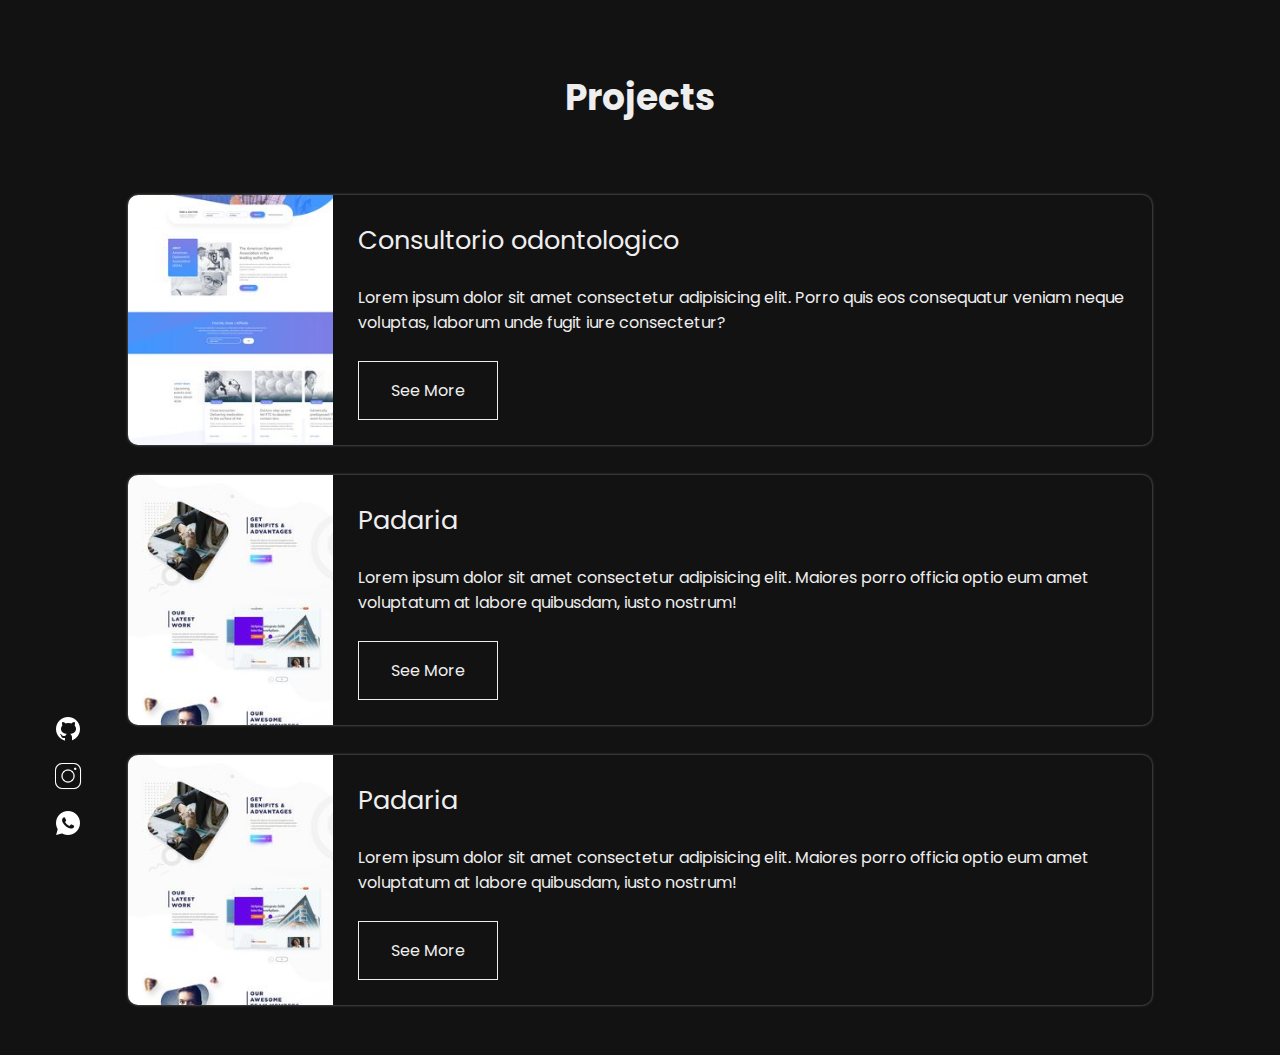
==== projects/index.html @ f2c25c14 "Update website" ====
<!DOCTYPE html>
<html lang="en">
<head>
    <meta charset="UTF-8">
    <meta name="viewport" content="width=device-width, initial-scale=1.0">
    <title>Projetos | Raphael Medeiros</title>
    <link rel="stylesheet" href="styles.css">
    <link rel="shortcut icon" href="../assets/logo icon.png" type="image/x-icon">
</head>
<body>
    <h1 class="title">Projects</h1>

    <section class="projects">
        <div class="iten">
            <img src="../assets/site1.jpg"  alt="">
            <div class="infos">
                <div class="itenName">Consultorio odontologico </div>
                <div>Lorem ipsum dolor sit amet consectetur adipisicing elit. Porro quis eos consequatur veniam neque voluptas, laborum unde fugit iure consectetur?</div>
                <a href="https://github.com/raphaeldev01">See More</a>
            </div>
        </div>
        <div class="iten">
            <img src="../assets/site2.jpg"  alt="">
            <div class="infos">
                <div class="itenName">Padaria  </div>
                <div>Lorem ipsum dolor sit amet consectetur adipisicing elit. Maiores porro officia optio eum amet voluptatum at labore quibusdam, iusto nostrum!</div>
                <a  href="https://github.com/raphaeldev01">See More</a>
            </div>
        </div>
        <div class="iten">
            <img src="../assets/site2.jpg"  alt="">
            <div class="infos">
                <div class="itenName">Padaria  </div>
                <div>Lorem ipsum dolor sit amet consectetur adipisicing elit. Maiores porro officia optio eum amet voluptatum at labore quibusdam, iusto nostrum!</div>
                <a href="https://github.com/raphaeldev01">See More</a>
            </div>
        </div>
        
    </section>

    <div class="socialmedias">
        <a href="https://github.com/raphaeldev01">
            <img src="../assets/logo-git.png" alt="">
        </a>
        <a href="https://www.instagram.com/_rmedeirosf/">
            <img src="../assets/logo-insta.png" alt="">
        </a>
        <a href="https://wa.me/5517981885301">
            <img src="../assets/logo-wpp.png" alt="">
        </a>
    </div>
</body>
</html>
---- projects/styles.css ----
@import url('https://fonts.googleapis.com/css2?family=Poppins:ital,wght@0,100;0,200;0,300;0,400;0,500;0,600;0,700;0,800;0,900;1,100;1,200;1,300;1,400;1,500;1,600;1,700;1,800;1,900&display=swap');

*{
    padding: 0;
    margin: 0;
    box-sizing: border-box;
}

html {
    scroll-behavior: smooth;
}

body {
    background-color: #121212;
    color: #eee;
    font-family: Poppins, sans-serif;
}

.title {
    text-align: center;
    font-size: 36px;
    margin: 70px;
}

/* Projects */

.projects {
    max-width: 1024px;
    width: 80%;
    margin: auto;
    display: flex;
    flex-direction: column;
    gap: 30px;
    margin-bottom: 50px;
}

.iten {
    width: 100%;
    height: 250px;
    display: flex;
    overflow: hidden;
    align-items: center;
    gap: 25px;
    box-shadow: 0px 0px  3px #eeeeee77;
    border-radius: 10px;
}

.iten img {
    min-width: 20%;
    width: 20%;


}

.itenName {
    font-size: 1.6rem;
} 

.iten a {
    border: 1px solid #eee;
    padding: 1rem 2rem;
    color: #eee;
    width: fit-content;
    text-decoration: none;
    transition: all .2s;
    /* align-self: center; */
}

.iten a:hover {
    color: #121212;
    background-color: #eee;
}

.iten .infos {
    display: flex;
    flex-direction: column;
    justify-content: space-evenly;
    height: 250px;
}

/* SOCIAL MEDIAS */

.socialmedias {
    z-index: 99;
    position: fixed;
    bottom: 50px;
    left: 3rem;
    display: flex;
    flex-direction: column;
}

.socialmedias a {
    text-decoration: none;
    transition: all .2s;
}

.socialmedias img {
    width: 30px;
    margin: 5px;
}

.socialmedias a:hover {
    transform: scale(1.1);
}


@media (max-width: 700px){
    .iten {
        flex-direction: column;
        height: auto ;
        max-width: 70%;
        margin: auto;
    }
    .iten img {
        width: 100%;
        height: 200px;
        
    }
    .iten .infos {
        align-items: center;
        padding: 10px;
        gap: 10px;
        height: max-content;
        height: auto;
    }
}
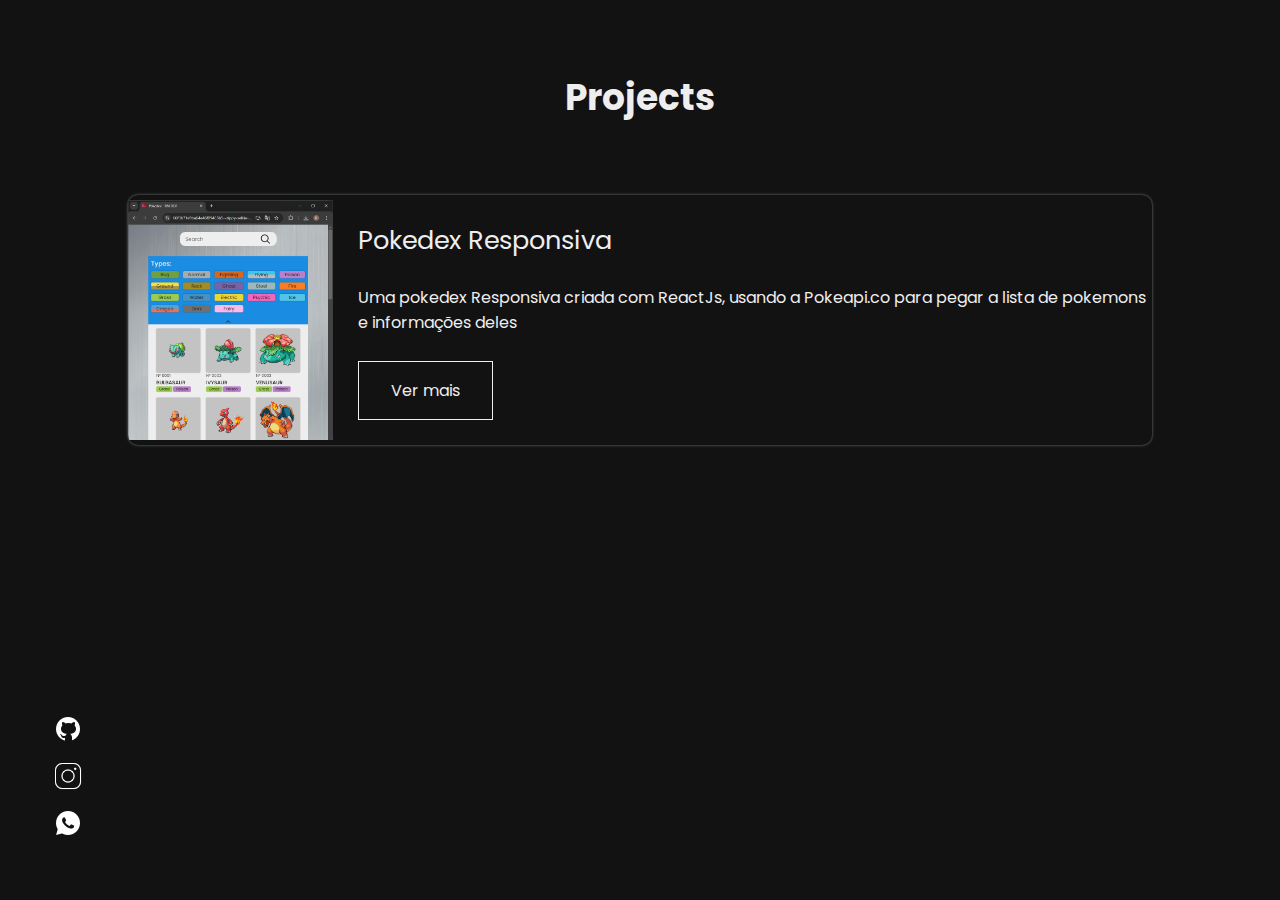
==== commit 65ddac9f: "Change styles" ====
--- a/projects/index.html
+++ b/projects/index.html
@@ -1,5 +1,6 @@
 <!DOCTYPE html>
 <html lang="en">
+
 <head>
     <meta charset="UTF-8">
     <meta name="viewport" content="width=device-width, initial-scale=1.0">
@@ -7,35 +8,22 @@
     <link rel="stylesheet" href="styles.css">
     <link rel="shortcut icon" href="../assets/logo icon.png" type="image/x-icon">
 </head>
+
 <body>
     <h1 class="title">Projects</h1>
 
     <section class="projects">
         <div class="iten">
-            <img src="../assets/site1.jpg"  alt="">
+            <img src="../assets/pokedex2.png" alt="">
             <div class="infos">
-                <div class="itenName">Consultorio odontologico </div>
-                <div>Lorem ipsum dolor sit amet consectetur adipisicing elit. Porro quis eos consequatur veniam neque voluptas, laborum unde fugit iure consectetur?</div>
-                <a href="https://github.com/raphaeldev01">See More</a>
+                <div class="itenName">Pokedex Responsiva</div>
+                <div>Uma pokedex Responsiva criada com ReactJs, usando a Pokeapi.co para pegar a lista de pokemons e
+                    informações deles </div>
+                <a href="https://github.com/raphaeldev01/Pokedex">Ver mais</a>
             </div>
         </div>
-        <div class="iten">
-            <img src="../assets/site2.jpg"  alt="">
-            <div class="infos">
-                <div class="itenName">Padaria  </div>
-                <div>Lorem ipsum dolor sit amet consectetur adipisicing elit. Maiores porro officia optio eum amet voluptatum at labore quibusdam, iusto nostrum!</div>
-                <a  href="https://github.com/raphaeldev01">See More</a>
-            </div>
         </div>
-        <div class="iten">
-            <img src="../assets/site2.jpg"  alt="">
-            <div class="infos">
-                <div class="itenName">Padaria  </div>
-                <div>Lorem ipsum dolor sit amet consectetur adipisicing elit. Maiores porro officia optio eum amet voluptatum at labore quibusdam, iusto nostrum!</div>
-                <a href="https://github.com/raphaeldev01">See More</a>
-            </div>
-        </div>
-        
+
     </section>
 
     <div class="socialmedias">
@@ -50,4 +38,5 @@
         </a>
     </div>
 </body>
+
 </html>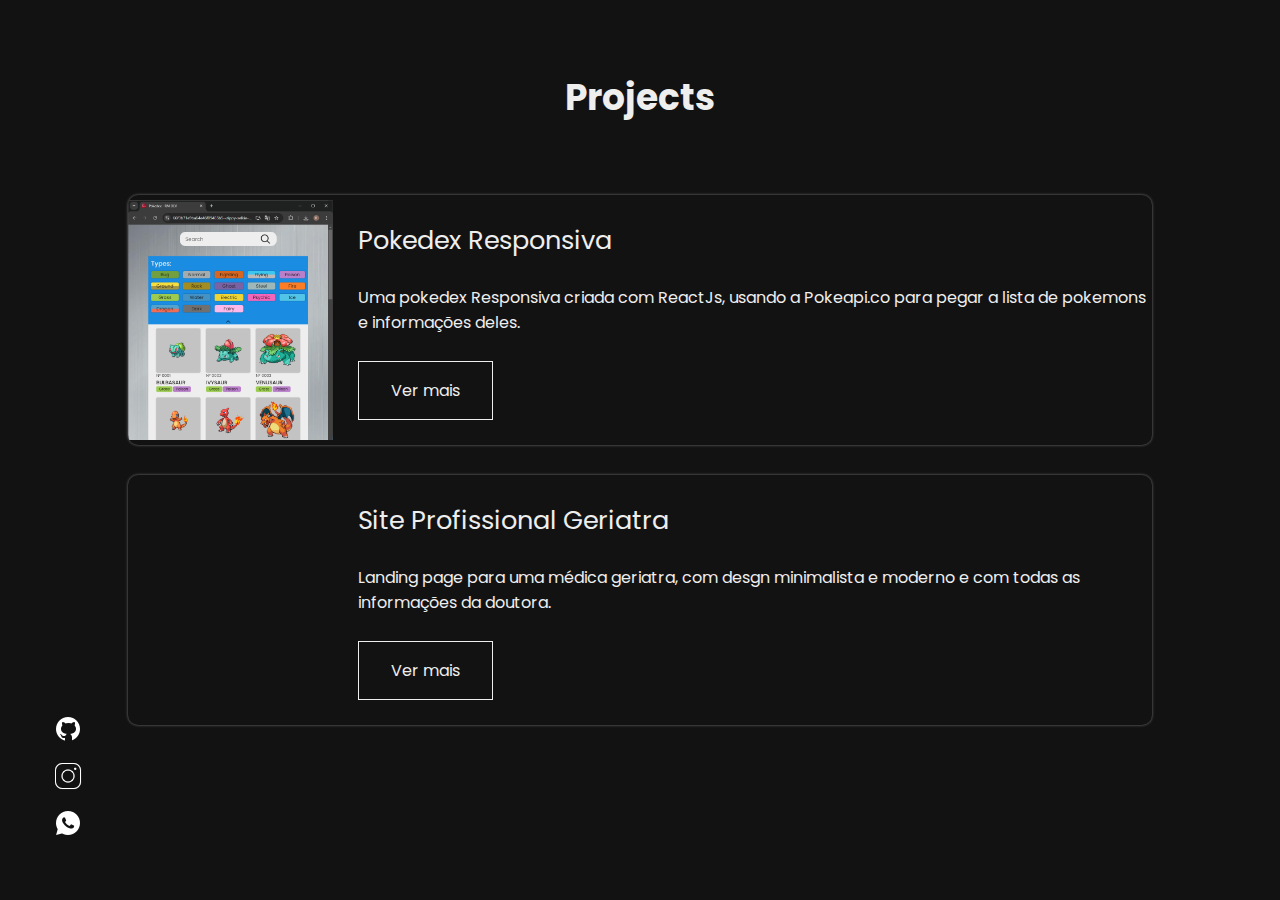
==== commit a6da0fa0: "added a project" ====
--- a/projects/index.html
+++ b/projects/index.html
@@ -18,10 +18,20 @@
             <div class="infos">
                 <div class="itenName">Pokedex Responsiva</div>
                 <div>Uma pokedex Responsiva criada com ReactJs, usando a Pokeapi.co para pegar a lista de pokemons e
-                    informações deles </div>
+                    informações deles. </div>
                 <a href="https://github.com/raphaeldev01/Pokedex">Ver mais</a>
             </div>
         </div>
+        <div class="iten">
+
+            <img src="../assets/dr larissa-1.png" alt="">
+            <div class="infos">
+                <div class="itenName">Site Profissional Geriatra</div>
+                <div>Landing page para uma médica geriatra, com desgn minimalista e moderno e com todas as informações da doutora.  </div>
+                <a  href="../assets/dr larissa-1.png">Ver mais</a>
+            </div>
+        </div>
+        
         </div>
 
     </section>
--- a/projects/styles.css
+++ b/projects/styles.css
@@ -48,7 +48,7 @@
 .iten img {
     min-width: 20%;
     width: 20%;
-
+    image-rendering: 1px;
 
 }
 
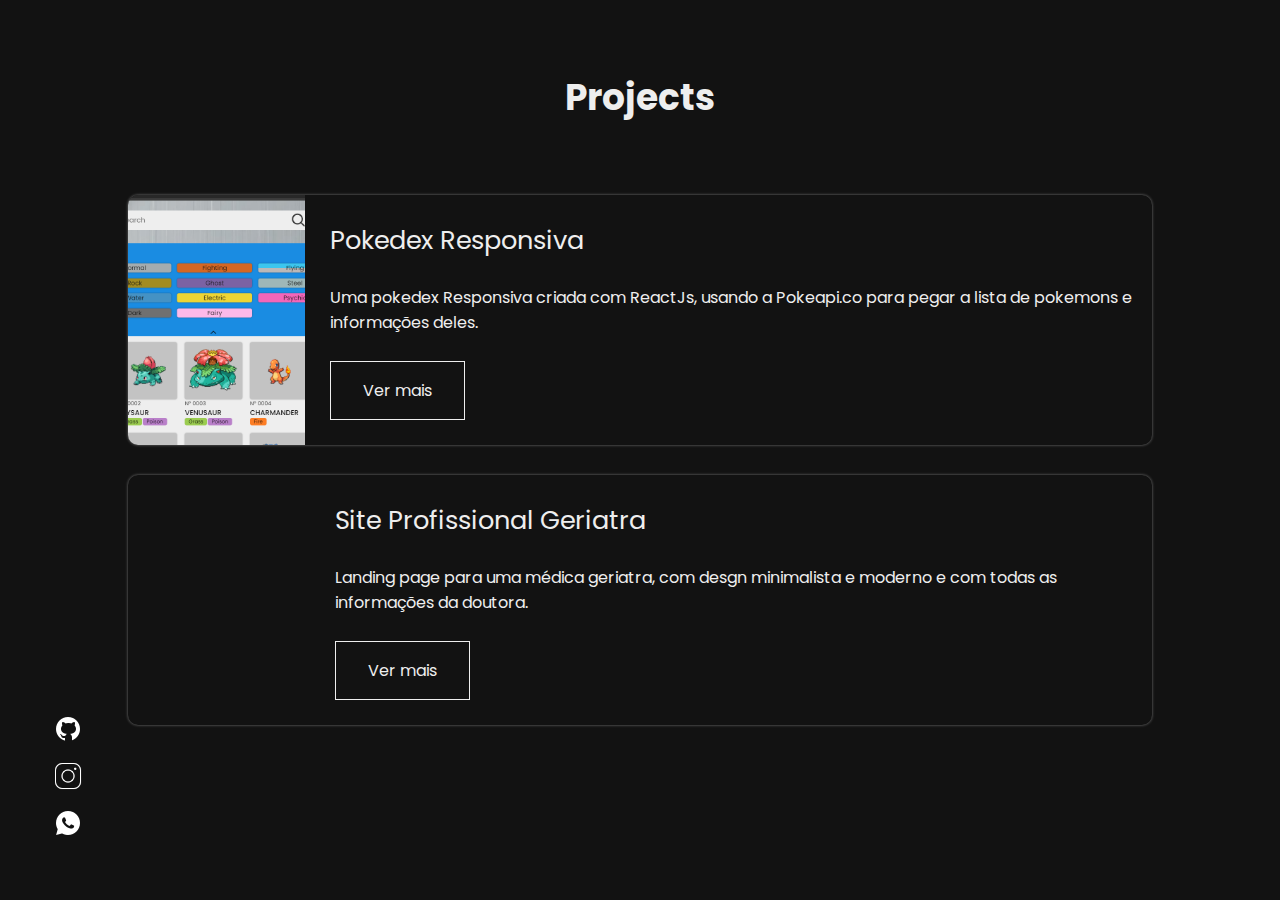
==== commit 72cbc11e: "corrigindo alguns bugs" ====
--- a/projects/index.html
+++ b/projects/index.html
@@ -14,7 +14,7 @@
 
     <section class="projects">
         <div class="iten">
-            <img src="../assets/pokedex2.png" alt="">
+            <div class="img" id="pokedex"></div>
             <div class="infos">
                 <div class="itenName">Pokedex Responsiva</div>
                 <div>Uma pokedex Responsiva criada com ReactJs, usando a Pokeapi.co para pegar a lista de pokemons e
@@ -24,7 +24,8 @@
         </div>
         <div class="iten">
 
-            <img src="../assets/dr larissa-1.png" alt="">
+            <!-- <img src="../assets/dr larissa-1.png" alt=""> -->
+            <div class="img" id="drlarissa"></div>
             <div class="infos">
                 <div class="itenName">Site Profissional Geriatra</div>
                 <div>Landing page para uma médica geriatra, com desgn minimalista e moderno e com todas as informações da doutora.  </div>
--- a/projects/styles.css
+++ b/projects/styles.css
@@ -48,6 +48,28 @@
 .iten img {
     min-width: 20%;
     width: 20%;
+    image-rendering: 1px;
+
+}
+
+#pokedex{
+    background-image: url(../assets/pokedex.png);
+    background-position: center 0px;
+    background-repeat: no-repeat;
+    background-size: cover;
+}
+
+#drlarissa {
+    background-image: url(../assets/drlarissa.png);
+}
+
+.iten .img {
+    background-position: 0px 0px;
+    background-repeat: no-repeat;
+    background-size: cover;
+    /* min-width: 200px; */
+    width: 20%;
+    height: 300px;
     image-rendering: 1px;
 
 }
@@ -116,6 +138,13 @@
         height: 200px;
         
     }
+
+    .iten .img {
+        width: 100%;
+        height: 200px;
+        
+    }
+
     .iten .infos {
         align-items: center;
         padding: 10px;
